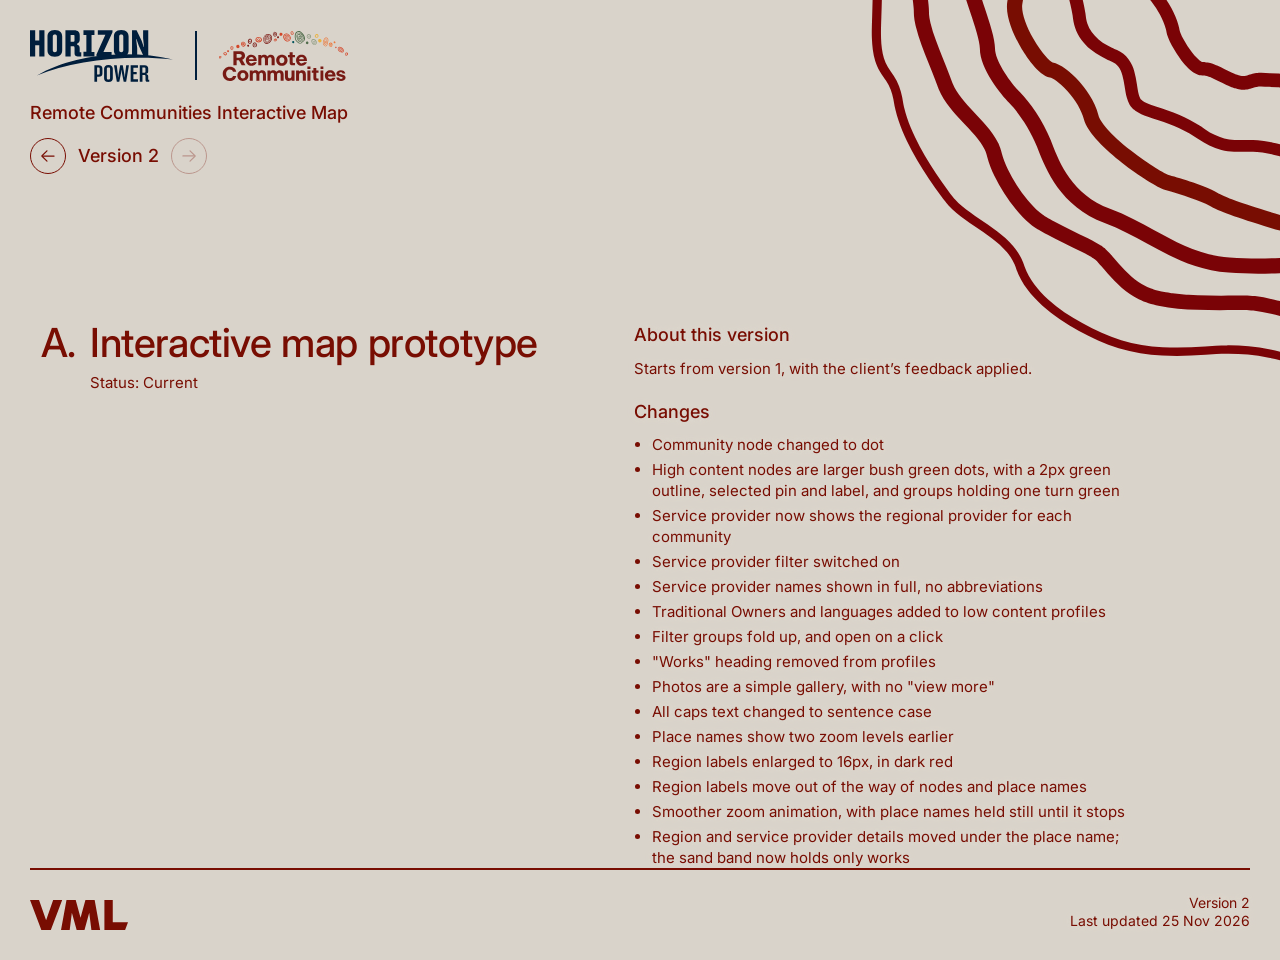
==== index.html @ ac1f3845 "Show owners and languages on low content profiles The simple profile now lists Region, Languages spo" ====
<!doctype html>
<html lang="en-AU">
<head>
  <meta charset="utf-8">
  <meta name="viewport" content="width=device-width, initial-scale=1">
  <title>Remote Communities Map · Versions</title>
  <link rel="preconnect" href="https://fonts.googleapis.com">
  <link rel="preconnect" href="https://fonts.gstatic.com" crossorigin>
  <link href="https://fonts.googleapis.com/css2?family=Inter:wght@400;500;600&display=swap" rel="stylesheet">
  <link rel="stylesheet" href="launch/launch.css">
  <noscript><style>.index-page { display: flex !important; }</style></noscript>
</head>
<body>
<!-- Launch page: one screen per version of the prototype, with ← and → to slide between them.
     To add a version: copy a panel below, bump the numbers, and enable the arrows either side of it. -->
<div class="index-phases" data-phases>

  <!-- The Design System's "rc bg pattern": six contour rings, each its own SVG so they can be moved separately (positions in launch.css) -->
  <div class="index-pattern-layer" aria-hidden="true">
    <div class="index-pattern">
      <img class="ring ring-1" src="launch/images/pattern/ring-1.svg" alt="">
      <img class="ring ring-2" src="launch/images/pattern/ring-2.svg" alt="">
      <img class="ring ring-3" src="launch/images/pattern/ring-3.svg" alt="">
      <img class="ring ring-4" src="launch/images/pattern/ring-4.svg" alt="">
      <img class="ring ring-5" src="launch/images/pattern/ring-5.svg" alt="">
      <img class="ring ring-6" src="launch/images/pattern/ring-6.svg" alt="">
    </div>
  </div>

  <div class="index-page" data-phase-panel="1" role="region" aria-label="Version 1">
    <header class="index-header">
      <div class="logo" role="img" aria-label="Horizon Power Remote Communities">
        <img class="logo-hp" src="launch/images/logo-horizon-power.svg" alt="">
        <img class="logo-divider" src="launch/images/logo-divider.svg" alt="">
        <img class="logo-rc" src="launch/images/logo-remote-communities.svg" alt="">
      </div>
    </header>
    <main class="index-main">
      <p class="index-intro">Remote Communities Interactive Map</p>
      <nav class="index-phase" aria-label="Versions">
        <button class="index-phase-button" type="button" data-go="0" disabled aria-label="No earlier version"><svg class="arrow" width="24" height="24" viewBox="0 0 24 24" fill="none" aria-hidden="true" focusable="false"><use href="#arrow"/></svg></button>
        <span class="index-phase-label" aria-current="step">Version 1</span>
        <button class="index-phase-button" type="button" data-go="2" aria-label="Version 2"><svg class="arrow" width="24" height="24" viewBox="0 0 24 24" fill="none" aria-hidden="true" focusable="false"><use href="#arrow"/></svg></button>
      </nav>
      <ol class="index-list">
        <li class="index-item">
          <a class="index-link" href="prototype/" target="_blank" rel="noopener">
            <span class="index-letter">A.</span>
            <span class="index-name">Interactive map prototype</span>
          </a>
          <p class="index-status">Status: Frozen</p>
        </li>
      </ol>
      <section class="index-options" aria-label="About this version">
        <div class="option-row"><div class="option"><p class="option-label">About this version</p>
          <p class="option-text">The first client review, built from the wireframes with the creative’s visual treatment rolled in. It is kept as it was, for reference.</p></div></div>
      </section>
    </main>
    <footer class="index-footer">
      <svg class="index-wordmark" viewBox="0 0 98 30" role="img" aria-label="VML" xmlns="http://www.w3.org/2000/svg"><path fill="currentColor" fill-rule="evenodd" clip-rule="evenodd" d="M32.1719 0H23.1634L16.1023 20.1965L9.00856 0H0L11.3506 29.9663H20.8213L32.1719 0ZM36.494 0L31.0172 29.9663H39.6952L41.8731 12.7302L46.6574 30H54.4774L59.2291 12.6965L61.407 29.9663H70.1176L64.6407 0H55.4343L50.5511 17.6307L45.7005 0H36.494ZM74.4071 0V22.3027V29.9663H82.7556H95.0969L98 22.3027H82.7556V0H74.4071Z"/></svg>
      <p class="index-build">Version 1<br>Prototype for client review</p>
    </footer>
  </div>

  <div class="index-page" data-phase-panel="2" role="region" aria-label="Version 2">
    <header class="index-header">
      <div class="logo" role="img" aria-label="Horizon Power Remote Communities">
        <img class="logo-hp" src="launch/images/logo-horizon-power.svg" alt="">
        <img class="logo-divider" src="launch/images/logo-divider.svg" alt="">
        <img class="logo-rc" src="launch/images/logo-remote-communities.svg" alt="">
      </div>
    </header>
    <main class="index-main">
      <p class="index-intro">Remote Communities Interactive Map</p>
      <nav class="index-phase" aria-label="Versions">
        <button class="index-phase-button" type="button" data-go="1" aria-label="Version 1"><svg class="arrow" width="24" height="24" viewBox="0 0 24 24" fill="none" aria-hidden="true" focusable="false"><use href="#arrow"/></svg></button>
        <span class="index-phase-label" aria-current="step">Version 2</span>
        <button class="index-phase-button" type="button" data-go="3" disabled aria-label="No later version"><svg class="arrow" width="24" height="24" viewBox="0 0 24 24" fill="none" aria-hidden="true" focusable="false"><use href="#arrow"/></svg></button>
      </nav>
      <ol class="index-list">
        <li class="index-item">
          <a class="index-link" href="prototype-v2/" target="_blank" rel="noopener">
            <span class="index-letter">A.</span>
            <span class="index-name">Interactive map prototype</span>
          </a>
          <p class="index-status">Status: Current</p>
        </li>
      </ol>
      <section class="index-options" aria-label="About this version">
        <div class="option-row"><div class="option"><p class="option-label">About this version</p>
          <p class="option-text">Starts from version 1, with the client’s feedback applied.</p></div></div>
        <div class="option-row"><div class="option"><p class="option-label">Changes</p>
          <ul class="option-list">
            <li>Community node changed to dot</li>
            <li>High content nodes are larger bush green dots, with a 2px green outline, selected pin and label, and groups holding one turn green</li>
            <li>Service provider now shows the regional provider for each community</li>
            <li>Service provider filter switched on</li>
            <li>Service provider names shown in full, no abbreviations</li>
            <li>Traditional Owners and languages added to low content profiles</li>
            <li>Filter groups fold up, and open on a click</li>
            <li>"Works" heading removed from profiles</li>
            <li>Photos are a simple gallery, with no "view more"</li>
            <li>All caps text changed to sentence case</li>
            <li>Place names show two zoom levels earlier</li>
            <li>Region labels enlarged to 16px, in dark red</li>
            <li>Region labels move out of the way of nodes and place names</li>
            <li>Smoother zoom animation, with place names held still until it stops</li>
            <li>Region and service provider details moved under the place name; the sand band now holds only works</li>
          </ul></div></div>
      </section>
    </main>
    <footer class="index-footer">
      <svg class="index-wordmark" viewBox="0 0 98 30" role="img" aria-label="VML" xmlns="http://www.w3.org/2000/svg"><path fill="currentColor" fill-rule="evenodd" clip-rule="evenodd" d="M32.1719 0H23.1634L16.1023 20.1965L9.00856 0H0L11.3506 29.9663H20.8213L32.1719 0ZM36.494 0L31.0172 29.9663H39.6952L41.8731 12.7302L46.6574 30H54.4774L59.2291 12.6965L61.407 29.9663H70.1176L64.6407 0H55.4343L50.5511 17.6307L45.7005 0H36.494ZM74.4071 0V22.3027V29.9663H82.7556H95.0969L98 22.3027H82.7556V0H74.4071Z"/></svg>
      <p class="index-build">Version 2<br>Last updated 25 Nov 2026</p>
    </footer>
  </div>
</div>

<svg width="0" height="0" style="position:absolute" aria-hidden="true" focusable="false">
  <symbol id="arrow" viewBox="0 0 24 24"><path fill-rule="evenodd" clip-rule="evenodd" d="M13.7451 5.29084C13.4639 5.00966 13.0081 5.00966 12.7269 5.29084C12.4673 5.55039 12.4474 5.95879 12.667 6.24124L12.7269 6.30907L18.4172 12L12.7269 17.6908C12.4673 17.9504 12.4474 18.3588 12.667 18.6412L12.7269 18.7091C12.9864 18.9686 13.3948 18.9886 13.6773 18.769L13.7451 18.7091L19.9451 12.5091C20.2047 12.2495 20.2246 11.8411 20.005 11.5587L19.9451 11.4908L13.7451 5.29084Z" fill="currentColor"/><path d="M18.25 12.6744H4.75C4.33579 12.6744 4 12.3387 4 11.9244C4 11.5102 4.33579 11.1744 4.75 11.1744H18.25C18.6642 11.1744 19 11.5102 19 11.9244C19 12.3387 18.6642 12.6744 18.25 12.6744Z" fill="currentColor"/></symbol>
</svg>
<script src="launch/launch.js"></script>
</body>
</html>
---- launch/launch.css ----
/* Launch page for the prototype versions. Layout, spacing and the slide between screens are lifted from the
   UWA navigation prototype's index page (hugo-j-vml/uwa-nav-proto); colours, background, animation and logo are Horizon Power's. */
@font-face { font-family: "Beausite Classic"; font-weight: 400; font-display: swap;
  src: local("Beausite Classic Regular"), local("BeausiteClassic-Regular"), url("../prototype/fonts/BeausiteClassic-Regular.woff2") format("woff2"); }
@font-face { font-family: "Beausite Classic"; font-weight: 500; font-display: swap;
  src: local("Beausite Classic Medium"), local("BeausiteClassic-Medium"), url("../prototype/fonts/BeausiteClassic-Medium.woff2") format("woff2"); }

:root {
  --index-bg: #d9d3ca;                /* the map's service-area outline colour (client edit) */
  --index-text: #780d02;              /* Desert/Dark: all text, rules and button fills (client edit) */
  --index-muted: #6e6e6e;
  --accent: #780d02;                  /* Desert/Dark */
  --accent-mid: #d44a31;              /* Desert/Mid 1 */
  --index-font: "Beausite Classic", Inter, "Helvetica Neue", Helvetica, Arial, sans-serif;
  --index-weight-copy: 400;
  --index-weight-link: 500;
  --index-gutter: 30px;
  --index-rule-gap: 16px;
  --index-rule-width: 2px;
  --index-intro-top: 20px;
  --index-intro-size: 18px;
  --index-intro-line: 1.25;
  --index-columns-gap: 96px;
  --index-list-top: clamp(32px, calc(22vh - 50px), 230px);
  --index-item-size: 40px;
  --index-item-line: 1.05;
  --index-item-gap: 0.3em;
  --index-letter-gap: 0.35em;
  --index-wordmark-width: 98px;
  --index-footer-top: 24px;
  --index-build-size: 14px;
  --index-phase-top: 14px;
  --index-phase-size: var(--index-intro-size);
  --index-phase-button-size: 36px;
  --index-phase-arrow-size: 20px;
  --index-phase-gap: 12px;
  --index-phase-duration: 700ms;
  --index-phase-easing: cubic-bezier(0.65, 0, 0.35, 1);
  --options-top: 48px;
  --options-indent: calc(var(--index-item-size) * 1.5);
  --options-size: 15px;
  --options-radius: 8px;
}
@media (max-width: 639px) {
  :root { --index-gutter: 16px; --index-intro-size: 15px; --index-item-size: 24px; --index-wordmark-width: 72px; --index-build-size: 12px; }
}

* { box-sizing: border-box; }
html, body { margin: 0; }
body { background: var(--index-bg); color: var(--index-text); font-family: var(--index-font); font-weight: var(--index-weight-copy); }
a { color: inherit; text-decoration: none; }
button { font: inherit; color: inherit; background: none; padding: 0; cursor: pointer; }

/* Pattern (the HP Design System's "rc bg pattern"): a fixed layer behind every screen, bleeding off the top and right so it stays clear of the text.
   The six rings are separate SVGs placed in the pattern's own 2697 x 2650 space, as percentages, so any ring can be moved
   or scaled on its own: change its left, top and width below. Move the whole pattern with the left and top on .index-pattern. */
.index-pattern-layer { position: fixed; inset: 0; z-index: -1; overflow: hidden; pointer-events: none; }
.index-pattern { --pat-w: max(135vw, 1000px); position: absolute; width: var(--pat-w); aspect-ratio: 2697 / 2650;
  left: calc(var(--pat-w) * 0.2325); top: calc(var(--pat-w) * -0.54); }
/* Narrower windows: a smaller pattern; phones get a smaller, faint one */
@media (max-width: 1599px) { .index-pattern { --pat-w: 96vw; left: 53vw; } }
@media (max-width: 639px) { .index-pattern { --pat-w: 800px; left: calc(100vw - 407px); opacity: 0.3; } }
.index-pattern .ring { position: absolute; display: block; height: auto; }
.ring-1 { left: 35.663%; top: 34.110%; width: 27.799%; }
.ring-2 { left: 30.525%; top: 28.407%; width: 39.127%; }
.ring-3 { left: 26.307%; top: 25.161%; width: 48.333%; }
.ring-4 { left: 22.737%; top: 22.080%; width: 55.782%; }
.ring-5 { left: 18.557%; top: 17.940%; width: 63.981%; }
.ring-6 { left: 15.579%; top: 14.596%; width: 70.671%; }

/* Screens: only the current one shows, plus the one leaving while they slide (launch.js) */
.index-phases { position: relative; isolation: isolate; overflow-x: clip; }
.index-page { display: none; position: relative; flex-direction: column; min-height: 100vh; padding: var(--index-gutter); }
.index-page.is-current { display: flex; }
.index-page.is-leaving { display: flex; position: absolute; inset: 0 0 auto 0; }

/* The rule that sat under the logo is now above the footer (client edit). */
.index-header { padding-bottom: 0; }
.logo { display: flex; align-items: center; gap: 22px; }
.logo img { display: block; }
.logo-hp { width: 142.642px; height: 51.816px; }
.logo-divider { width: 2px; height: 49.033px; }
.logo-rc { width: 129.198px; height: 49.528px; }
@media (max-width: 639px) {
  .logo { gap: 10.19px; }
  .logo-hp { width: 66.07px; height: 24px; }
  .logo-divider { width: 0.93px; height: 22.71px; }
  .logo-rc { width: 59.84px; height: 22.94px; }
}
.index-intro { margin: var(--index-intro-top) 0 0; font-size: var(--index-intro-size); line-height: var(--index-intro-line); font-weight: var(--index-weight-link); }

/* ← Version n → */
.index-phase { display: flex; align-items: center; gap: var(--index-phase-gap); margin-top: var(--index-phase-top); font-size: var(--index-phase-size); line-height: 1; font-weight: var(--index-weight-link); }
.index-phase-button { display: flex; align-items: center; justify-content: center; width: var(--index-phase-button-size); height: var(--index-phase-button-size); border: 1px solid currentColor; border-radius: 50%; }
.index-phase-button svg { width: var(--index-phase-arrow-size); height: var(--index-phase-arrow-size); }
.index-phase-button:first-child svg { transform: rotate(180deg); }
.index-phase-button:hover:not(:disabled) { background: rgb(120 13 2 / 0.1); color: var(--accent); }
.index-phase-button:disabled { opacity: 0.3; cursor: default; }
.index-phase-button:focus-visible { outline: 2px solid var(--accent); outline-offset: 3px; }

.index-list { list-style: none; margin: var(--index-list-top) 0 0; padding: 0; display: grid; gap: var(--index-item-gap); font-size: var(--index-item-size); line-height: var(--index-item-line); font-weight: var(--index-weight-link); letter-spacing: -0.01em; }
.index-link { display: grid; grid-template-columns: 1.15em 1fr; column-gap: var(--index-letter-gap); }
.index-status { margin: 10px 0 0 var(--options-indent); font-size: var(--options-size); line-height: 1.2; font-weight: var(--index-weight-copy); letter-spacing: 0; }
.index-letter { text-align: right; color: var(--accent); }
a.index-link:hover .index-name, a.index-link:focus-visible .index-name { text-decoration: underline; text-decoration-thickness: 0.06em; text-underline-offset: 0.12em; }
a.index-link:hover .index-name { color: var(--accent); }
a.index-link:focus-visible { outline: 2px solid var(--accent); outline-offset: 0.1em; }

/* About this version: a column beside the list on wide screens, under it on narrow ones */
@media (min-width: 1280px) {
  .index-main { display: grid; grid-template-columns: max-content minmax(0, 1fr); column-gap: var(--index-columns-gap); align-items: start; }
  .index-intro, .index-phase { grid-column: 1 / -1; }
  .index-options { margin-top: var(--index-list-top); }
}
@media (max-width: 1279px) { .index-options { margin: var(--options-top) 0 0 var(--options-indent); } }
@media (max-width: 639px) { .index-options { margin-left: 0; } }
.index-options { font-size: var(--options-size); line-height: 1.4; max-width: 34em; }
.option-row { margin-top: 20px; }
.index-options .option-row:first-child { margin-top: 0; }
.option-label { margin: 0 0 10px; font-size: var(--index-intro-size); font-weight: var(--index-weight-link); }
.option-text { margin: 0; }
.option-list { margin: 0; padding-left: 1.2em; }
.option-list li + li { margin-top: 4px; }

.index-footer { display: flex; justify-content: space-between; align-items: flex-end; gap: var(--index-gutter); margin-top: auto; padding-top: var(--index-footer-top); border-top: var(--index-rule-width) solid var(--index-text); }
.index-wordmark { display: block; flex: none; width: var(--index-wordmark-width); height: auto; }
.index-build { margin: 0; text-align: right; font-size: var(--index-build-size); line-height: 1.3; }

/* Where a ring does cross text, a halo in the background colour keeps it readable */
.index-options, .index-build { text-shadow: 0 0 2px var(--index-bg), 0 0 4px var(--index-bg), 0 0 6px var(--index-bg), 0 0 8px var(--index-bg); }
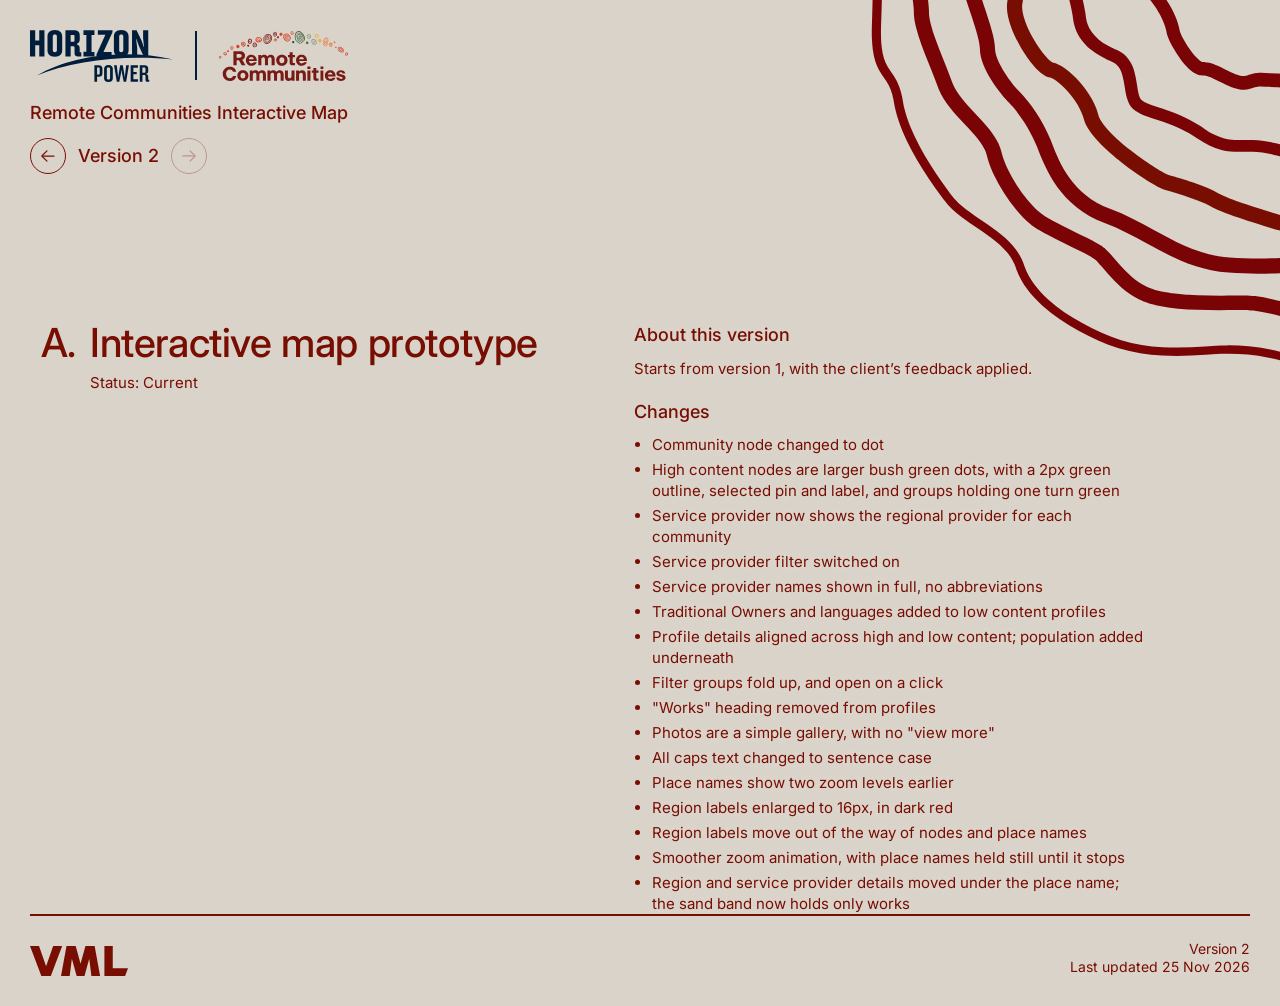
==== commit ba230c49: "Align details on high and low content profiles Both profiles list Region, Service provider, Traditio" ====
--- a/index.html
+++ b/index.html
@@ -97,6 +97,7 @@
             <li>Service provider filter switched on</li>
             <li>Service provider names shown in full, no abbreviations</li>
             <li>Traditional Owners and languages added to low content profiles</li>
+            <li>Profile details aligned across high and low content; population added underneath</li>
             <li>Filter groups fold up, and open on a click</li>
             <li>"Works" heading removed from profiles</li>
             <li>Photos are a simple gallery, with no "view more"</li>
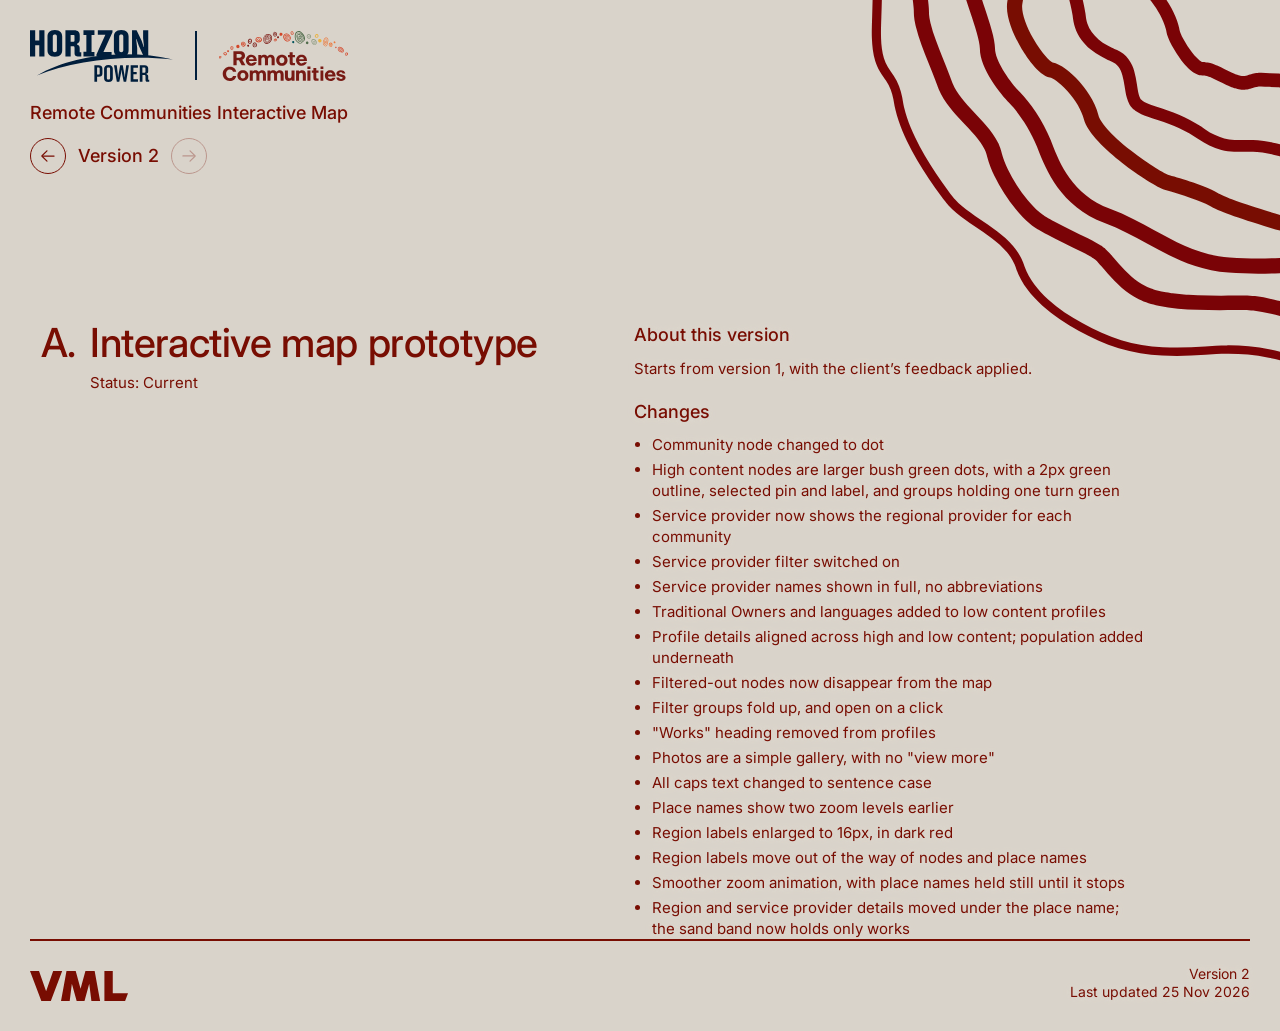
==== commit 8a8af6a0: "Hide communities outside the filter on the map Filtered-out communities and groups no longer show as" ====
--- a/index.html
+++ b/index.html
@@ -3,6 +3,7 @@
 <head>
   <meta charset="utf-8">
   <meta name="viewport" content="width=device-width, initial-scale=1">
+  <link rel="icon" href="launch/images/favicon.ico" sizes="48x48 32x32 16x16">
   <title>Remote Communities Map · Versions</title>
   <link rel="preconnect" href="https://fonts.googleapis.com">
   <link rel="preconnect" href="https://fonts.gstatic.com" crossorigin>
@@ -98,6 +99,7 @@
             <li>Service provider names shown in full, no abbreviations</li>
             <li>Traditional Owners and languages added to low content profiles</li>
             <li>Profile details aligned across high and low content; population added underneath</li>
+            <li>Filtered-out nodes now disappear from the map</li>
             <li>Filter groups fold up, and open on a click</li>
             <li>"Works" heading removed from profiles</li>
             <li>Photos are a simple gallery, with no "view more"</li>
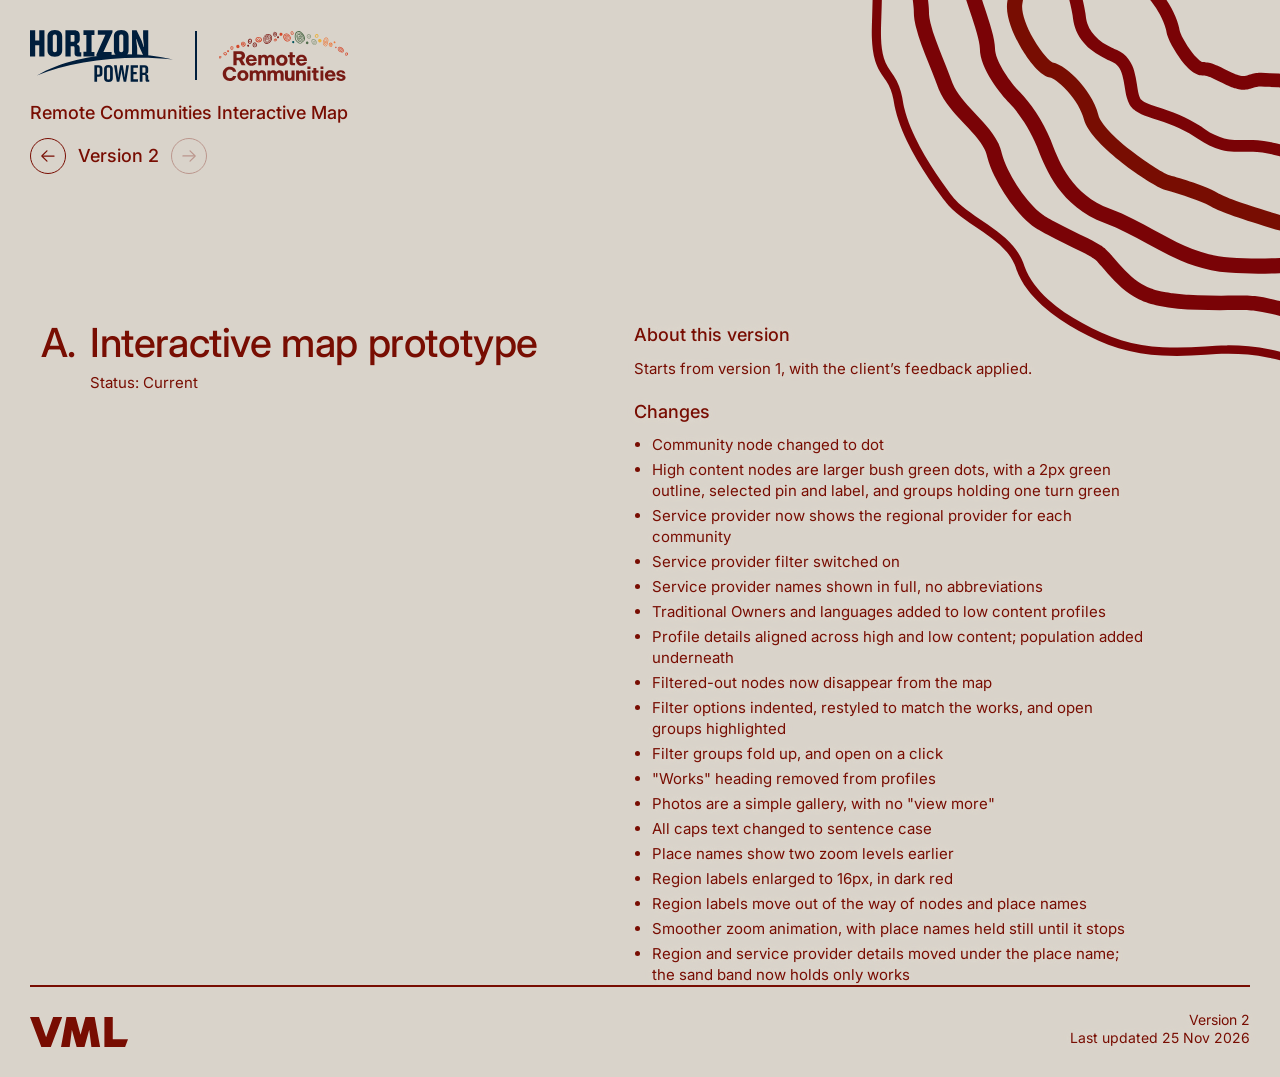
==== commit e82aec94: "Indent and restyle filter options Options sit indented under their heading, open headings take a Des" ====
--- a/index.html
+++ b/index.html
@@ -100,6 +100,7 @@
             <li>Traditional Owners and languages added to low content profiles</li>
             <li>Profile details aligned across high and low content; population added underneath</li>
             <li>Filtered-out nodes now disappear from the map</li>
+            <li>Filter options indented, restyled to match the works, and open groups highlighted</li>
             <li>Filter groups fold up, and open on a click</li>
             <li>"Works" heading removed from profiles</li>
             <li>Photos are a simple gallery, with no "view more"</li>
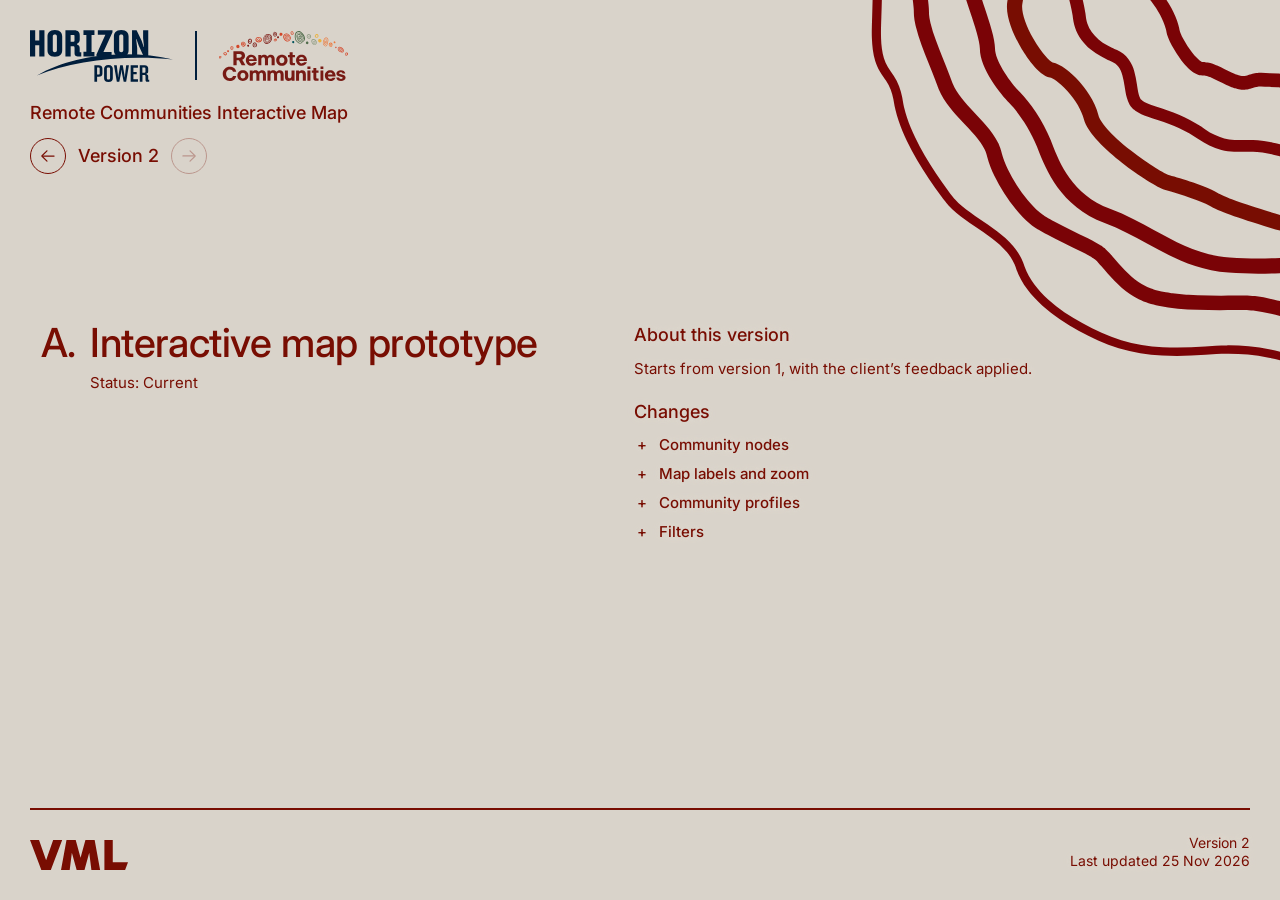
==== commit 3f20b0f2: "Group launch page changes into accordions The Changes list is now four plain-text groups (Community " ====
--- a/index.html
+++ b/index.html
@@ -90,27 +90,37 @@
       <section class="index-options" aria-label="About this version">
         <div class="option-row"><div class="option"><p class="option-label">About this version</p>
           <p class="option-text">Starts from version 1, with the client’s feedback applied.</p></div></div>
-        <div class="option-row"><div class="option"><p class="option-label">Changes</p>
-          <ul class="option-list">
-            <li>Community node changed to dot</li>
-            <li>High content nodes are larger bush green dots, with a 2px green outline, selected pin and label, and groups holding one turn green</li>
-            <li>Service provider now shows the regional provider for each community</li>
-            <li>Service provider filter switched on</li>
-            <li>Service provider names shown in full, no abbreviations</li>
-            <li>Traditional Owners and languages added to low content profiles</li>
-            <li>Profile details aligned across high and low content; population added underneath</li>
-            <li>Filtered-out nodes now disappear from the map</li>
-            <li>Filter options indented, restyled to match the works, and open groups highlighted</li>
-            <li>Filter groups fold up, and open on a click</li>
-            <li>"Works" heading removed from profiles</li>
-            <li>Photos are a simple gallery, with no "view more"</li>
-            <li>All caps text changed to sentence case</li>
-            <li>Place names show two zoom levels earlier</li>
-            <li>Region labels enlarged to 16px, in dark red</li>
-            <li>Region labels move out of the way of nodes and place names</li>
-            <li>Smoother zoom animation, with place names held still until it stops</li>
-            <li>Region and service provider details moved under the place name; the sand band now holds only works</li>
-          </ul></div></div>
+                <div class="option-row"><div class="option"><p class="option-label">Changes</p>
+          <details class="change-group"><summary>Community nodes</summary>
+            <ul class="option-list">
+              <li>Community node changed to dot</li>
+              <li>High content nodes are larger bush green dots, with a 2px green outline, selected pin and label, and groups holding one turn green</li>
+              <li>Filtered-out nodes now disappear from the map</li>
+            </ul></details>
+          <details class="change-group"><summary>Map labels and zoom</summary>
+            <ul class="option-list">
+              <li>All caps text changed to sentence case</li>
+              <li>Place names show two zoom levels earlier</li>
+              <li>Region labels enlarged to 16px, in dark red</li>
+              <li>Region labels move out of the way of nodes and place names</li>
+              <li>Smoother zoom animation, with place names held still until it stops</li>
+            </ul></details>
+          <details class="change-group"><summary>Community profiles</summary>
+            <ul class="option-list">
+              <li>Region and service provider details moved under the place name; the sand band now holds only works</li>
+              <li>Service provider now shows the regional provider for each community, in full</li>
+              <li>Traditional Owners and languages added to low content profiles</li>
+              <li>Profile details aligned across high and low content; population added underneath</li>
+              <li>&ldquo;Works&rdquo; heading removed from profiles</li>
+              <li>Photos are a simple gallery, with no &ldquo;view more&rdquo;</li>
+            </ul></details>
+          <details class="change-group"><summary>Filters</summary>
+            <ul class="option-list">
+              <li>Service provider filter switched on</li>
+              <li>Filter groups fold up, and open on a click</li>
+              <li>Filter options indented, restyled to match the works, and open groups highlighted</li>
+            </ul></details>
+        </div></div>
       </section>
     </main>
     <footer class="index-footer">
--- a/launch/launch.css
+++ b/launch/launch.css
@@ -120,6 +120,14 @@
 .option-label { margin: 0 0 10px; font-size: var(--index-intro-size); font-weight: var(--index-weight-link); }
 .option-text { margin: 0; }
 .option-list { margin: 0; padding-left: 1.2em; }
+/* "Changes" is a list of plain-text groups that open on a click (client request). */
+.change-group + .change-group { margin-top: 8px; }
+.change-group summary { display: flex; align-items: baseline; gap: 10px; cursor: pointer; list-style: none; font-weight: var(--index-weight-link); }
+.change-group summary::-webkit-details-marker { display: none; }
+.change-group summary::before { content: "+"; display: inline-block; width: 1em; text-align: center; }
+.change-group[open] summary::before { content: "\2212"; }
+.change-group summary:focus-visible { outline: 2px solid currentColor; outline-offset: 3px; }
+.change-group .option-list { margin-top: 8px; padding-left: calc(1em + 10px + 1.2em); }
 .option-list li + li { margin-top: 4px; }
 
 .index-footer { display: flex; justify-content: space-between; align-items: flex-end; gap: var(--index-gutter); margin-top: auto; padding-top: var(--index-footer-top); border-top: var(--index-rule-width) solid var(--index-text); }
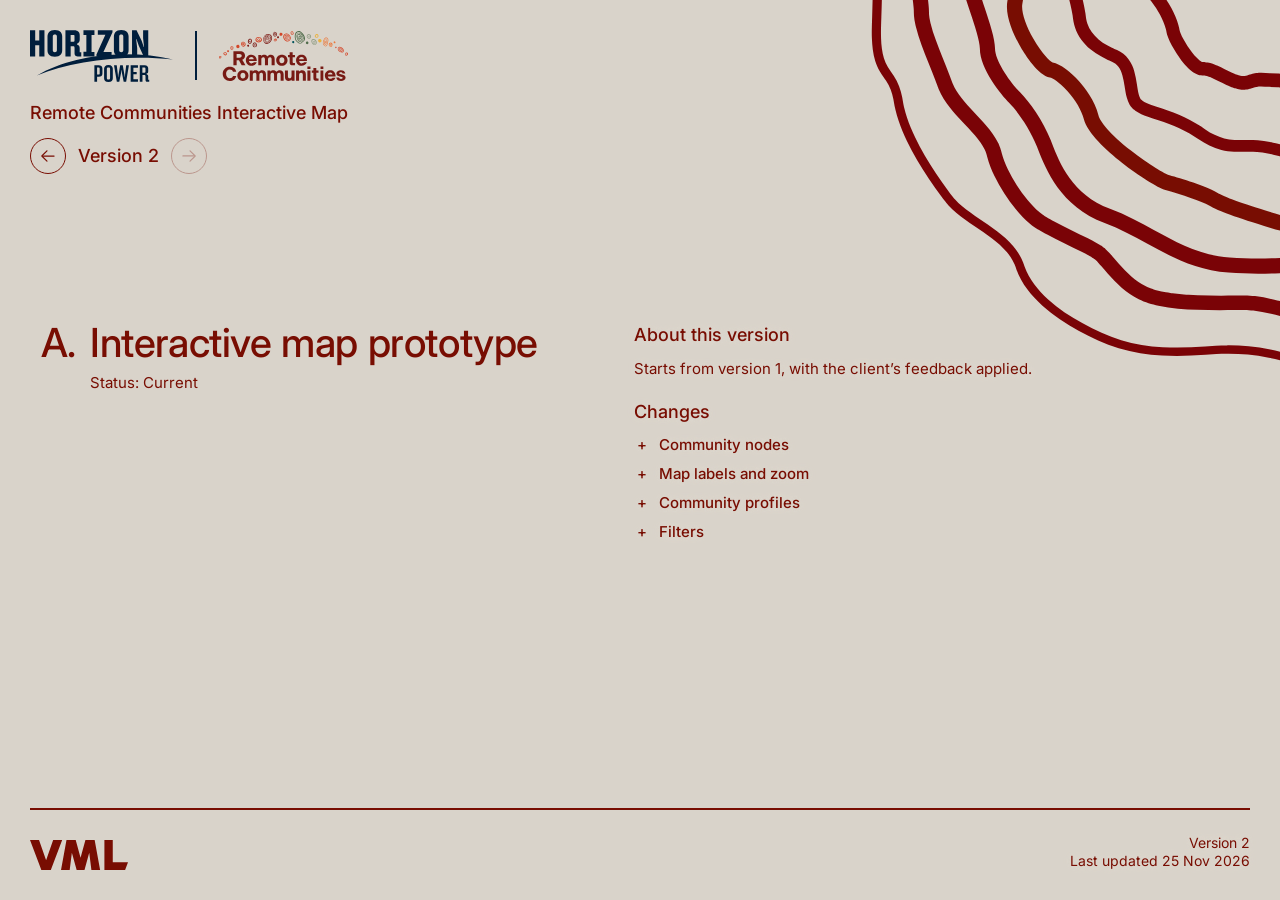
==== commit 3ad85705: "Put owners and languages first on profiles Both profiles now list Traditional Owners and Languages s" ====
--- a/index.html
+++ b/index.html
@@ -110,7 +110,7 @@
               <li>Region and service provider details moved under the place name; the sand band now holds only works</li>
               <li>Service provider now shows the regional provider for each community, in full</li>
               <li>Traditional Owners and languages added to low content profiles</li>
-              <li>Profile details aligned across high and low content; population added underneath</li>
+              <li>Profile details aligned across high and low content; population added underneath; owners and languages first</li>
               <li>&ldquo;Works&rdquo; heading removed from profiles</li>
               <li>Photos are a simple gallery, with no &ldquo;view more&rdquo;</li>
             </ul></details>
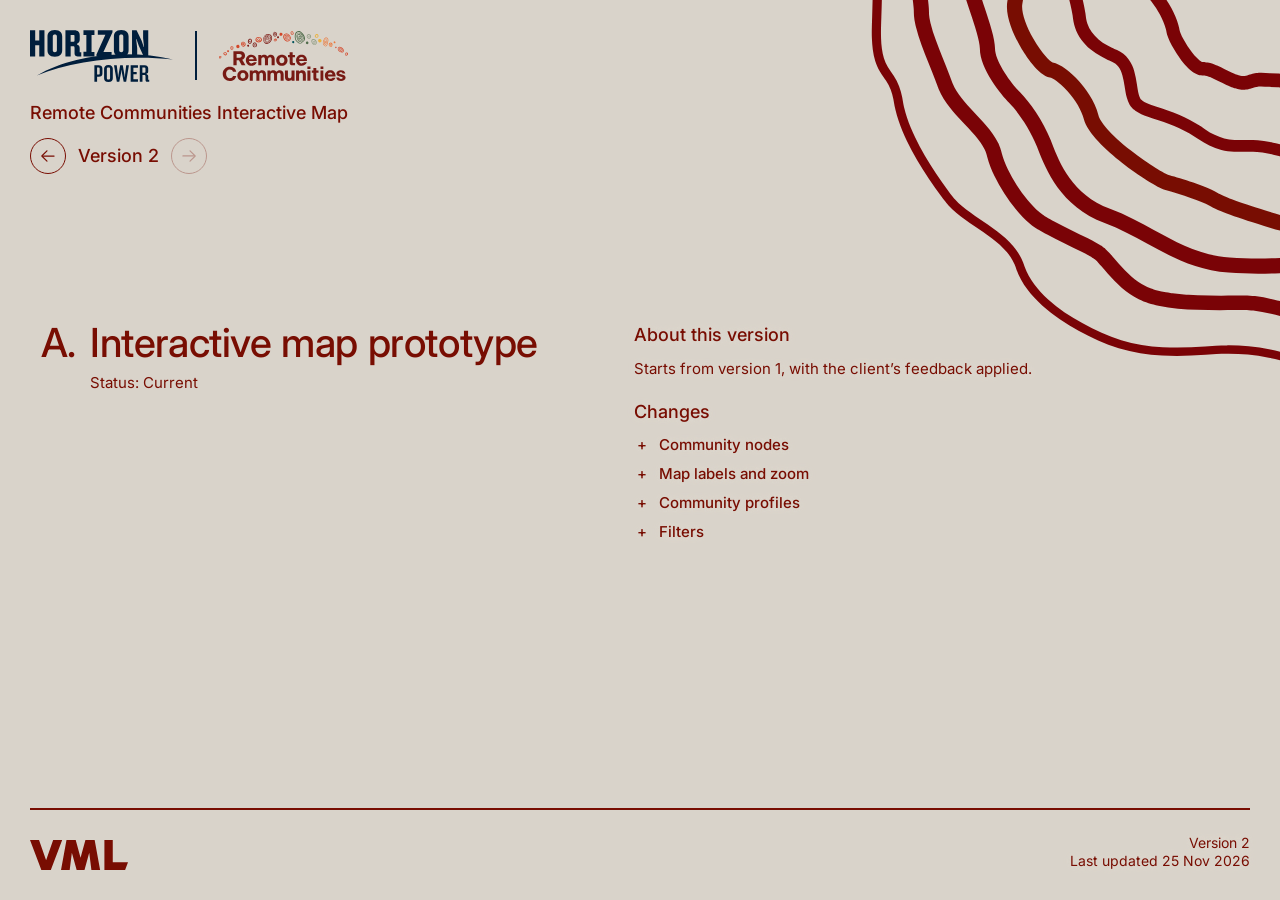
==== commit e9c9c28f: "Search and Filters back to dark red The search field (border, text, placeholder, button) and the Fil" ====
--- a/index.html
+++ b/index.html
@@ -118,6 +118,7 @@
             <ul class="option-list">
               <li>Service provider filter switched on</li>
               <li>Filter groups fold up, and open on a click</li>
+              <li>Search and Filters buttons back to dark red</li>
               <li>Filter options indented, restyled to match the works, and open groups highlighted</li>
             </ul></details>
         </div></div>
